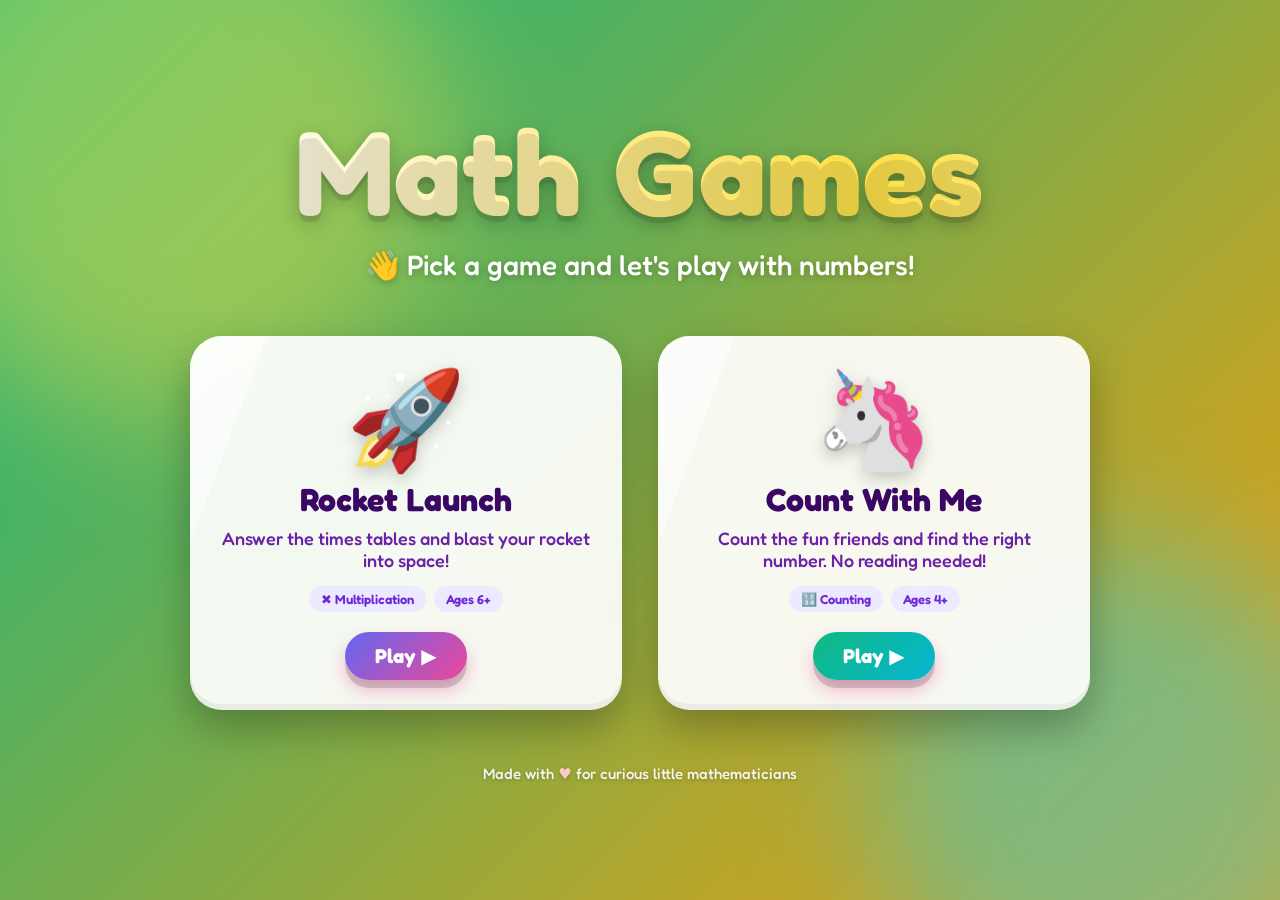
==== index.html @ 725a6d39 "Add playful landing page linking to both games A self-contained animated landing page at the repo ro" ====
<!DOCTYPE html>
<html lang="en">
<head>
  <meta charset="UTF-8" />
  <meta name="viewport" content="width=device-width, initial-scale=1.0, viewport-fit=cover" />
  <meta name="theme-color" content="#4c1d95" />
  <title>✨ Math Games ✨</title>
  <link rel="preconnect" href="https://fonts.googleapis.com" />
  <link rel="preconnect" href="https://fonts.gstatic.com" crossorigin />
  <link href="https://fonts.googleapis.com/css2?family=Fredoka:wght@500;600;700&display=swap" rel="stylesheet" />
  <style>
    :root {
      --card-radius: 32px;
    }

    * { box-sizing: border-box; margin: 0; padding: 0; }

    html, body { height: 100%; }

    body {
      font-family: "Fredoka", "Comic Sans MS", system-ui, sans-serif;
      color: #fff;
      min-height: 100%;
      overflow-x: hidden;
      display: flex;
      flex-direction: column;
      align-items: center;
      justify-content: center;
      text-align: center;
      padding: 5vh 20px 6vh;
      position: relative;
      /* Animated dreamy sky */
      background: linear-gradient(-45deg, #6d28d9, #4f46e5, #db2777, #f59e0b, #10b981);
      background-size: 400% 400%;
      animation: sky 22s ease infinite;
    }

    @keyframes sky {
      0%   { background-position: 0% 50%; }
      50%  { background-position: 100% 50%; }
      100% { background-position: 0% 50%; }
    }

    /* Soft glowing blobs behind everything */
    body::before, body::after {
      content: "";
      position: fixed;
      border-radius: 50%;
      filter: blur(70px);
      opacity: 0.45;
      z-index: 0;
      pointer-events: none;
    }
    body::before {
      width: 45vw; height: 45vw;
      background: #fde047;
      top: -12vw; left: -10vw;
      animation: drift1 16s ease-in-out infinite;
    }
    body::after {
      width: 40vw; height: 40vw;
      background: #22d3ee;
      bottom: -12vw; right: -8vw;
      animation: drift2 19s ease-in-out infinite;
    }
    @keyframes drift1 { 50% { transform: translate(20px, 30px) scale(1.1); } }
    @keyframes drift2 { 50% { transform: translate(-25px, -20px) scale(1.15); } }

    /* Floating math symbols layer */
    #floaties {
      position: fixed;
      inset: 0;
      overflow: hidden;
      z-index: 0;
      pointer-events: none;
    }
    .floatie {
      position: absolute;
      bottom: -12vh;
      font-size: clamp(28px, 5vw, 60px);
      opacity: 0.85;
      animation: rise linear infinite;
      user-select: none;
      filter: drop-shadow(0 4px 6px rgba(0,0,0,0.15));
    }
    @keyframes rise {
      0%   { transform: translateY(0) rotate(0deg); opacity: 0; }
      10%  { opacity: 0.85; }
      90%  { opacity: 0.85; }
      100% { transform: translateY(-118vh) rotate(360deg); opacity: 0; }
    }

    .wrap {
      position: relative;
      z-index: 2;
      width: 100%;
      max-width: 900px;
    }

    .title {
      font-size: clamp(48px, 12vw, 120px);
      font-weight: 700;
      line-height: 1.05;
      letter-spacing: 1px;
      background: linear-gradient(90deg, #fff, #fde047, #fff, #a7f3d0, #fff);
      background-size: 300% auto;
      -webkit-background-clip: text;
      background-clip: text;
      -webkit-text-fill-color: transparent;
      text-shadow: 0 6px 0 rgba(0,0,0,0.10);
      animation: shine 6s linear infinite, pop 3s ease-in-out infinite;
      filter: drop-shadow(0 6px 10px rgba(0,0,0,0.25));
    }
    @keyframes shine { to { background-position: 300% center; } }
    @keyframes pop {
      0%, 100% { transform: scale(1) rotate(-1deg); }
      50%      { transform: scale(1.04) rotate(1deg); }
    }

    .subtitle {
      margin-top: 14px;
      font-size: clamp(18px, 3.4vw, 28px);
      font-weight: 500;
      color: #fff;
      text-shadow: 0 2px 8px rgba(0,0,0,0.25);
    }
    .subtitle .wave { display: inline-block; animation: wave 2.5s ease-in-out infinite; }
    @keyframes wave { 0%,100%{transform:rotate(0)} 25%{transform:rotate(18deg)} 75%{transform:rotate(-12deg)} }

    .cards {
      margin-top: clamp(32px, 6vh, 64px);
      display: grid;
      grid-template-columns: repeat(auto-fit, minmax(260px, 1fr));
      gap: clamp(20px, 4vw, 36px);
    }

    .card {
      position: relative;
      display: block;
      text-decoration: none;
      color: #3b0764;
      background: rgba(255,255,255,0.92);
      border-radius: var(--card-radius);
      padding: 34px 26px 30px;
      box-shadow: 0 18px 40px rgba(0,0,0,0.28), inset 0 -6px 0 rgba(0,0,0,0.05);
      transition: transform 0.22s cubic-bezier(.34,1.56,.64,1), box-shadow 0.22s ease;
      overflow: hidden;
    }
    .card::after {
      /* shine sweep */
      content: "";
      position: absolute;
      top: -60%; left: -60%;
      width: 60%; height: 220%;
      background: linear-gradient(115deg, transparent, rgba(255,255,255,0.7), transparent);
      transform: rotate(20deg);
      transition: left 0.6s ease;
    }
    .card:hover, .card:focus-visible {
      transform: translateY(-10px) scale(1.03) rotate(-0.6deg);
      box-shadow: 0 28px 55px rgba(0,0,0,0.34), inset 0 -6px 0 rgba(0,0,0,0.05);
      outline: none;
    }
    .card:hover::after, .card:focus-visible::after { left: 120%; }
    .card:active { transform: translateY(-4px) scale(0.99); }

    .card-emoji {
      font-size: clamp(66px, 14vw, 96px);
      line-height: 1;
      display: inline-block;
      filter: drop-shadow(0 6px 8px rgba(0,0,0,0.2));
      animation: bob 3s ease-in-out infinite;
    }
    .card:nth-child(2) .card-emoji { animation-delay: .6s; }
    @keyframes bob { 0%,100%{transform:translateY(0)} 50%{transform:translateY(-10px)} }

    .card-title {
      margin-top: 14px;
      font-size: clamp(24px, 4.5vw, 32px);
      font-weight: 700;
    }
    .card-desc {
      margin-top: 8px;
      font-size: clamp(15px, 2.6vw, 18px);
      font-weight: 500;
      color: #6b21a8;
      min-height: 2.6em;
    }
    .card-tags {
      margin-top: 12px;
      display: flex;
      gap: 8px;
      justify-content: center;
      flex-wrap: wrap;
    }
    .tag {
      font-size: 13px;
      font-weight: 600;
      padding: 5px 12px;
      border-radius: 999px;
      background: #ede9fe;
      color: #6d28d9;
    }
    .play-btn {
      margin-top: 20px;
      display: inline-flex;
      align-items: center;
      gap: 8px;
      font-family: inherit;
      font-size: clamp(17px, 3vw, 20px);
      font-weight: 700;
      color: #fff;
      padding: 12px 30px;
      border-radius: 999px;
      background: linear-gradient(135deg, #f97316, #ec4899);
      box-shadow: 0 8px 0 rgba(0,0,0,0.15), 0 10px 18px rgba(236,72,153,0.4);
      transition: transform 0.15s ease, box-shadow 0.15s ease;
    }
    .card:hover .play-btn { transform: translateY(-2px); box-shadow: 0 10px 0 rgba(0,0,0,0.15), 0 14px 22px rgba(236,72,153,0.5); }

    /* Per-card accent colours */
    .card--rocket .play-btn { background: linear-gradient(135deg, #6366f1, #ec4899); }
    .card--count  .play-btn { background: linear-gradient(135deg, #10b981, #06b6d4); }

    .footer {
      margin-top: clamp(34px, 6vh, 56px);
      font-size: 15px;
      font-weight: 500;
      color: rgba(255,255,255,0.9);
      text-shadow: 0 1px 4px rgba(0,0,0,0.25);
      z-index: 2;
      position: relative;
    }
    .footer .heart { color: #fecaca; display: inline-block; animation: beat 1.4s ease-in-out infinite; }
    @keyframes beat { 0%,100%{transform:scale(1)} 50%{transform:scale(1.25)} }

    @media (prefers-reduced-motion: reduce) {
      *, *::before, *::after { animation: none !important; transition: none !important; }
    }
  </style>
</head>
<body>
  <div id="floaties" aria-hidden="true"></div>

  <main class="wrap">
    <h1 class="title">Math Games</h1>
    <p class="subtitle"><span class="wave">👋</span> Pick a game and let's play with numbers!</p>

    <div class="cards">
      <a class="card card--rocket" href="./multiplication/">
        <span class="card-emoji">🚀</span>
        <div class="card-title">Rocket Launch</div>
        <div class="card-desc">Answer the times tables and blast your rocket into space!</div>
        <div class="card-tags">
          <span class="tag">✖️ Multiplication</span>
          <span class="tag">Ages 6+</span>
        </div>
        <span class="play-btn">Play ▶</span>
      </a>

      <a class="card card--count" href="./know_numbers/">
        <span class="card-emoji">🦄</span>
        <div class="card-title">Count With Me</div>
        <div class="card-desc">Count the fun friends and find the right number. No reading needed!</div>
        <div class="card-tags">
          <span class="tag">🔢 Counting</span>
          <span class="tag">Ages 4+</span>
        </div>
        <span class="play-btn">Play ▶</span>
      </a>
    </div>
  </main>

  <p class="footer">Made with <span class="heart">♥</span> for curious little mathematicians</p>

  <script>
    // Gently drifting math symbols
    (function () {
      const layer = document.getElementById('floaties');
      if (!layer || window.matchMedia('(prefers-reduced-motion: reduce)').matches) return;
      const symbols = ['➕','➖','✖️','➗','🟰','1','2','3','4','5','7','9','⭐','🌟','🪐','🚀','🔢','🦄','🎈','🍭','🌈','✨'];
      const COUNT = window.innerWidth < 600 ? 14 : 24;
      for (let i = 0; i < COUNT; i++) {
        const s = document.createElement('span');
        s.className = 'floatie';
        s.textContent = symbols[Math.floor(Math.random() * symbols.length)];
        s.style.left = Math.random() * 100 + 'vw';
        const dur = 12 + Math.random() * 16;      // 12s – 28s
        s.style.animationDuration = dur + 's';
        s.style.animationDelay = -Math.random() * dur + 's';
        s.style.fontSize = (24 + Math.random() * 44) + 'px';
        layer.appendChild(s);
      }
    })();
  </script>
</body>
</html>
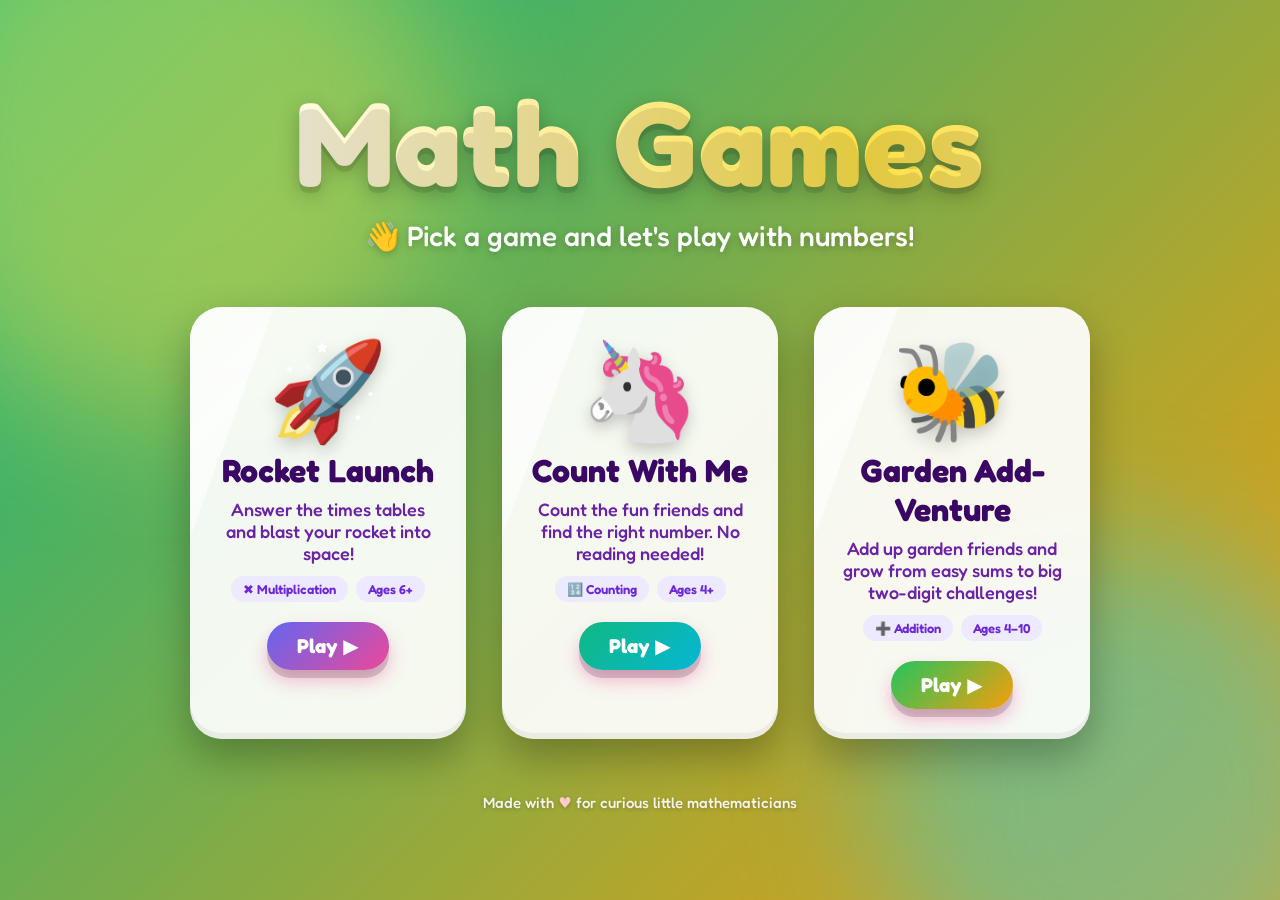
==== commit 02652189: "Add Garden Add-Venture addition game for ages 4-10 Eight levels progress from counting pictures with" ====
--- a/index.html
+++ b/index.html
@@ -221,6 +221,7 @@
     /* Per-card accent colours */
     .card--rocket .play-btn { background: linear-gradient(135deg, #6366f1, #ec4899); }
     .card--count  .play-btn { background: linear-gradient(135deg, #10b981, #06b6d4); }
+    .card--garden .play-btn { background: linear-gradient(135deg, #22c55e, #f59e0b); }
 
     .footer {
       margin-top: clamp(34px, 6vh, 56px);
@@ -247,7 +248,7 @@
     <p class="subtitle"><span class="wave">👋</span> Pick a game and let's play with numbers!</p>
 
     <div class="cards">
-      <a class="card card--rocket" href="./multiplication/">
+      <a class="card card--rocket" href="./multiplication/index.html">
         <span class="card-emoji">🚀</span>
         <div class="card-title">Rocket Launch</div>
         <div class="card-desc">Answer the times tables and blast your rocket into space!</div>
@@ -258,13 +259,24 @@
         <span class="play-btn">Play ▶</span>
       </a>
 
-      <a class="card card--count" href="./know_numbers/">
+      <a class="card card--count" href="./know_numbers/index.html">
         <span class="card-emoji">🦄</span>
         <div class="card-title">Count With Me</div>
         <div class="card-desc">Count the fun friends and find the right number. No reading needed!</div>
         <div class="card-tags">
           <span class="tag">🔢 Counting</span>
           <span class="tag">Ages 4+</span>
+        </div>
+        <span class="play-btn">Play ▶</span>
+      </a>
+
+      <a class="card card--garden" href="./addition/index.html">
+        <span class="card-emoji">🐝</span>
+        <div class="card-title">Garden Add-Venture</div>
+        <div class="card-desc">Add up garden friends and grow from easy sums to big two-digit challenges!</div>
+        <div class="card-tags">
+          <span class="tag">➕ Addition</span>
+          <span class="tag">Ages 4–10</span>
         </div>
         <span class="play-btn">Play ▶</span>
       </a>
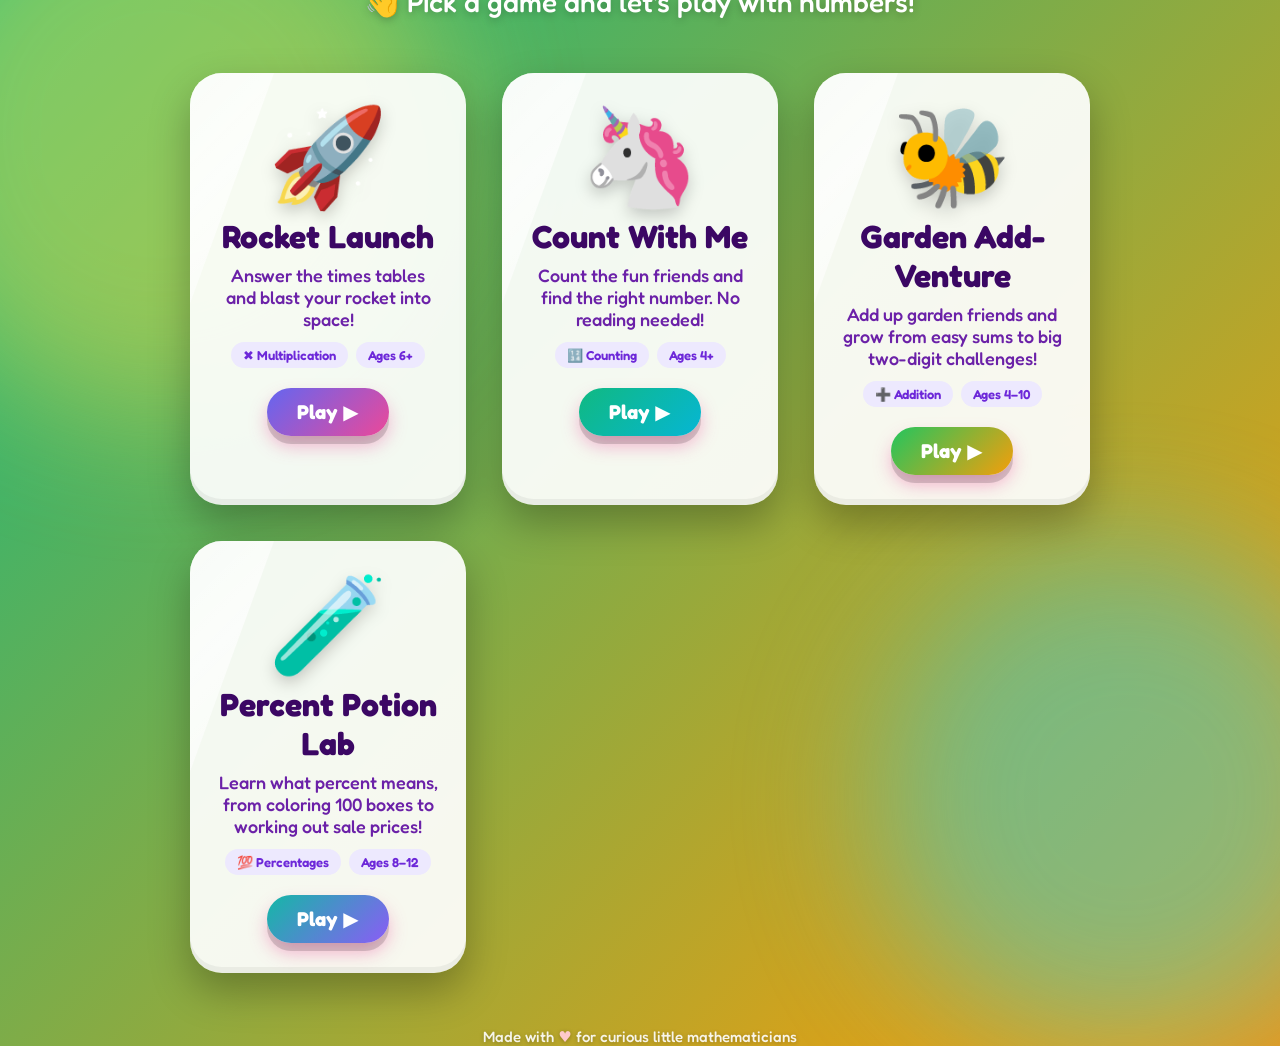
==== commit c69a1f36: "Add Percent Potion Lab percentage game for ages 8-12 Ten progressive levels build the idea of percen" ====
--- a/index.html
+++ b/index.html
@@ -222,6 +222,7 @@
     .card--rocket .play-btn { background: linear-gradient(135deg, #6366f1, #ec4899); }
     .card--count  .play-btn { background: linear-gradient(135deg, #10b981, #06b6d4); }
     .card--garden .play-btn { background: linear-gradient(135deg, #22c55e, #f59e0b); }
+    .card--lab    .play-btn { background: linear-gradient(135deg, #14b8a6, #8b5cf6); }
 
     .footer {
       margin-top: clamp(34px, 6vh, 56px);
@@ -280,6 +281,17 @@
         </div>
         <span class="play-btn">Play ▶</span>
       </a>
+
+      <a class="card card--lab" href="./percentage/index.html">
+        <span class="card-emoji">🧪</span>
+        <div class="card-title">Percent Potion Lab</div>
+        <div class="card-desc">Learn what percent means, from coloring 100 boxes to working out sale prices!</div>
+        <div class="card-tags">
+          <span class="tag">💯 Percentages</span>
+          <span class="tag">Ages 8–12</span>
+        </div>
+        <span class="play-btn">Play ▶</span>
+      </a>
     </div>
   </main>
 
@@ -290,7 +302,7 @@
     (function () {
       const layer = document.getElementById('floaties');
       if (!layer || window.matchMedia('(prefers-reduced-motion: reduce)').matches) return;
-      const symbols = ['➕','➖','✖️','➗','🟰','1','2','3','4','5','7','9','⭐','🌟','🪐','🚀','🔢','🦄','🎈','🍭','🌈','✨'];
+      const symbols = ['➕','➖','✖️','➗','🟰','1','2','3','4','5','7','9','⭐','🌟','🪐','🚀','🔢','🦄','💯','🧪','🎈','🍭','🌈','✨'];
       const COUNT = window.innerWidth < 600 ? 14 : 24;
       for (let i = 0; i < COUNT; i++) {
         const s = document.createElement('span');
